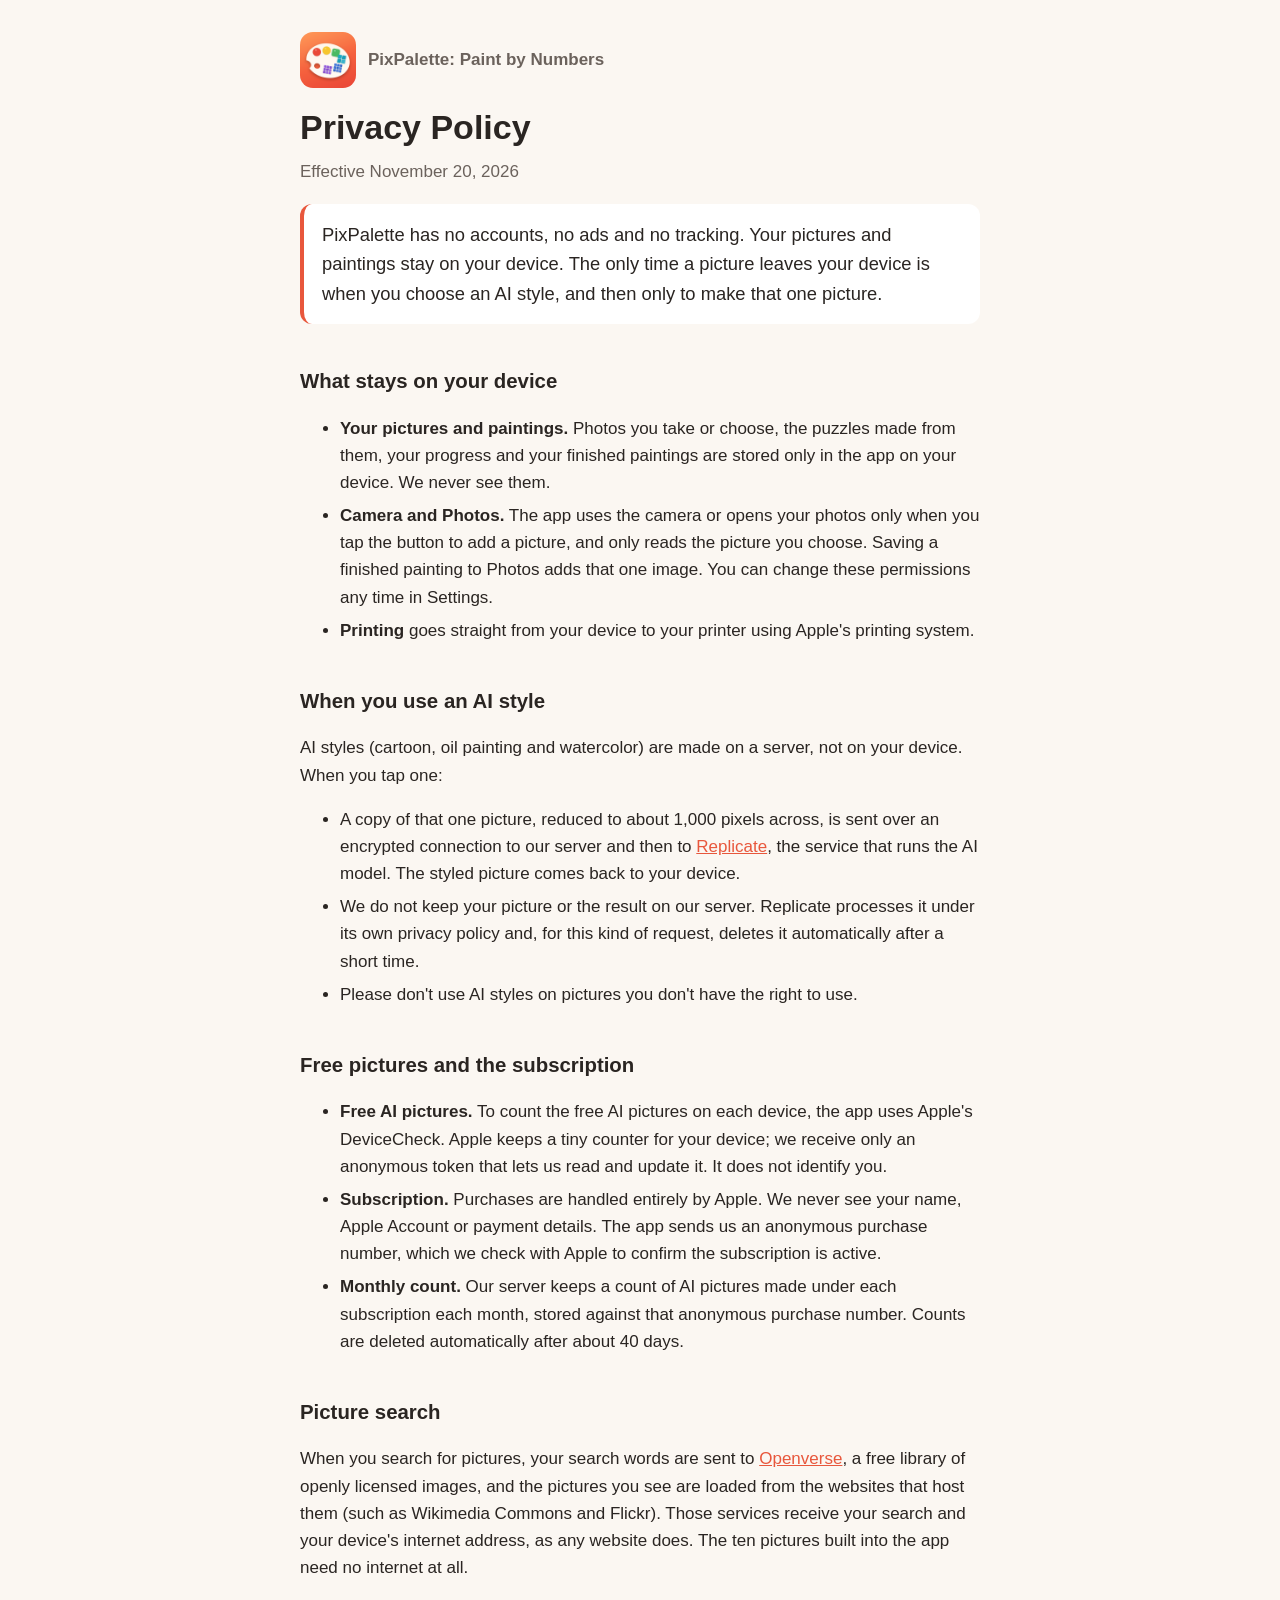
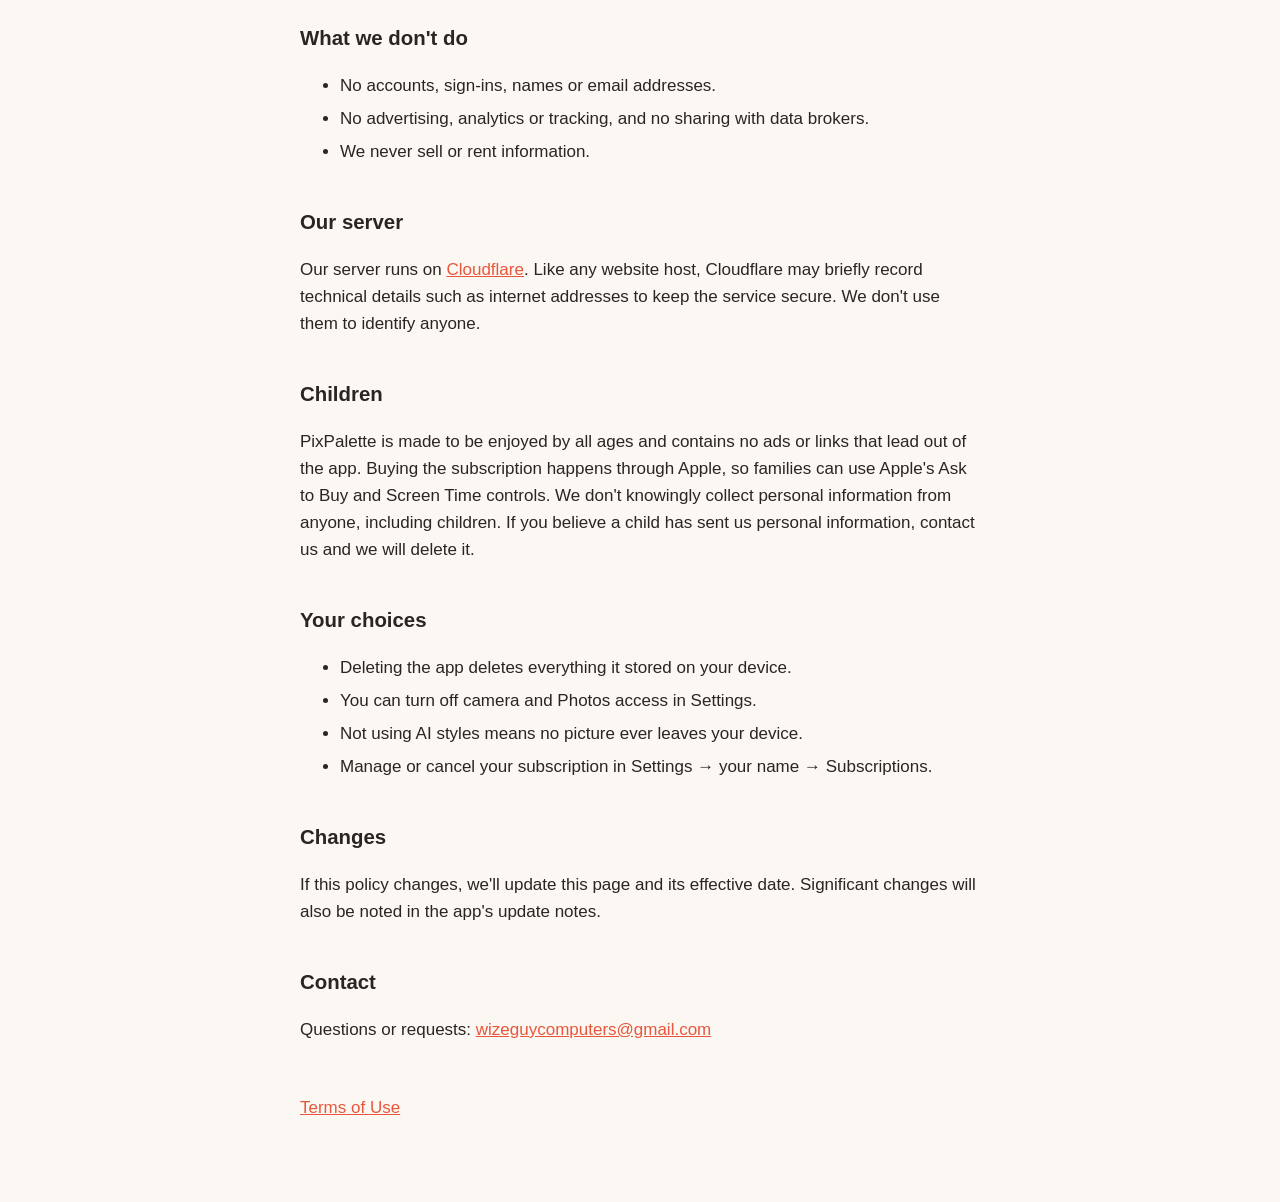
==== privacy.html @ 514e06b9 "PixPalette privacy policy, terms of use and support page Co-Authored-By: Claude Opus 5.5 <noreply@an" ====
<!DOCTYPE html>
<html lang="en">
<head>
<meta charset="utf-8">
<meta name="viewport" content="width=device-width, initial-scale=1">
<title>PixPalette Privacy Policy</title>
<link rel="stylesheet" href="style.css">
</head>
<body>
<main>
<p class="app"><img src="icon.png" alt="" width="56" height="56"> PixPalette: Paint by Numbers</p>
<h1>Privacy Policy</h1>
<p class="updated">Effective November 20, 2026</p>

<p class="lead">PixPalette has no accounts, no ads and no tracking. Your pictures and paintings stay on your
device. The only time a picture leaves your device is when you choose an AI style, and then only to
make that one picture.</p>

<h2>What stays on your device</h2>
<ul>
  <li><strong>Your pictures and paintings.</strong> Photos you take or choose, the puzzles made from them, your
  progress and your finished paintings are stored only in the app on your device. We never see them.</li>
  <li><strong>Camera and Photos.</strong> The app uses the camera or opens your photos only when you tap the
  button to add a picture, and only reads the picture you choose. Saving a finished painting to Photos
  adds that one image. You can change these permissions any time in Settings.</li>
  <li><strong>Printing</strong> goes straight from your device to your printer using Apple's printing
  system.</li>
</ul>

<h2>When you use an AI style</h2>
<p>AI styles (cartoon, oil painting and watercolor) are made on a server, not on your device. When you tap
one:</p>
<ul>
  <li>A copy of that one picture, reduced to about 1,000 pixels across, is sent over an encrypted
  connection to our server and then to <a href="https://replicate.com/privacy">Replicate</a>, the service
  that runs the AI model. The styled picture comes back to your device.</li>
  <li>We do not keep your picture or the result on our server. Replicate processes it under its own
  privacy policy and, for this kind of request, deletes it automatically after a short time.</li>
  <li>Please don't use AI styles on pictures you don't have the right to use.</li>
</ul>

<h2>Free pictures and the subscription</h2>
<ul>
  <li><strong>Free AI pictures.</strong> To count the free AI pictures on each device, the app uses Apple's
  DeviceCheck. Apple keeps a tiny counter for your device; we receive only an anonymous token that lets us
  read and update it. It does not identify you.</li>
  <li><strong>Subscription.</strong> Purchases are handled entirely by Apple. We never see your name, Apple
  Account or payment details. The app sends us an anonymous purchase number, which we check with Apple to
  confirm the subscription is active.</li>
  <li><strong>Monthly count.</strong> Our server keeps a count of AI pictures made under each subscription
  each month, stored against that anonymous purchase number. Counts are deleted automatically after about
  40 days.</li>
</ul>

<h2>Picture search</h2>
<p>When you search for pictures, your search words are sent to <a href="https://openverse.org">Openverse</a>,
a free library of openly licensed images, and the pictures you see are loaded from the websites that host them
(such as Wikimedia Commons and Flickr). Those services receive your search and your device's internet
address, as any website does. The ten pictures built into the app need no internet at all.</p>

<h2>What we don't do</h2>
<ul>
  <li>No accounts, sign-ins, names or email addresses.</li>
  <li>No advertising, analytics or tracking, and no sharing with data brokers.</li>
  <li>We never sell or rent information.</li>
</ul>

<h2>Our server</h2>
<p>Our server runs on <a href="https://www.cloudflare.com/privacypolicy/">Cloudflare</a>. Like any website
host, Cloudflare may briefly record technical details such as internet addresses to keep the service secure.
We don't use them to identify anyone.</p>

<h2>Children</h2>
<p>PixPalette is made to be enjoyed by all ages and contains no ads or links that lead out of the app. Buying
the subscription happens through Apple, so families can use Apple's Ask to Buy and Screen Time controls. We
don't knowingly collect personal information from anyone, including children. If you believe a child has
sent us personal information, contact us and we will delete it.</p>

<h2>Your choices</h2>
<ul>
  <li>Deleting the app deletes everything it stored on your device.</li>
  <li>You can turn off camera and Photos access in Settings.</li>
  <li>Not using AI styles means no picture ever leaves your device.</li>
  <li>Manage or cancel your subscription in Settings → your name → Subscriptions.</li>
</ul>

<h2>Changes</h2>
<p>If this policy changes, we'll update this page and its effective date. Significant changes will also be
noted in the app's update notes.</p>

<h2>Contact</h2>
<p>Questions or requests: <a href="mailto:wizeguycomputers@gmail.com">wizeguycomputers@gmail.com</a></p>

<p class="footer"><a href="terms.html">Terms of Use</a></p>
</main>
</body>
</html>
---- style.css ----
:root { --ink: #2a2522; --dim: #6b625c; --accent: #e8573c; --bg: #fbf7f2; --card: #fff; }
@media (prefers-color-scheme: dark) { :root { --ink: #f1ece7; --dim: #b4aaa2; --accent: #ff8a66; --bg: #1c1917; --card: #262220; } }
* { box-sizing: border-box; }
body { margin: 0; background: var(--bg); color: var(--ink); font: 17px/1.6 -apple-system, BlinkMacSystemFont, "Segoe UI", sans-serif; }
main { max-width: 720px; margin: 0 auto; padding: 32px 20px 64px; }
.app { display: flex; align-items: center; gap: 12px; font-weight: 600; color: var(--dim); margin: 0 0 8px; }
.app img { border-radius: 13px; }
h1 { font-size: 2em; margin: 12px 0 0; }
h2 { font-size: 1.2em; margin: 2em 0 .4em; }
.updated { color: var(--dim); margin-top: 4px; }
.lead { font-size: 1.08em; background: var(--card); padding: 16px 18px; border-radius: 12px; border-left: 4px solid var(--accent); }
a { color: var(--accent); }
li { margin: .35em 0; }
.footer { margin-top: 3em; color: var(--dim); }
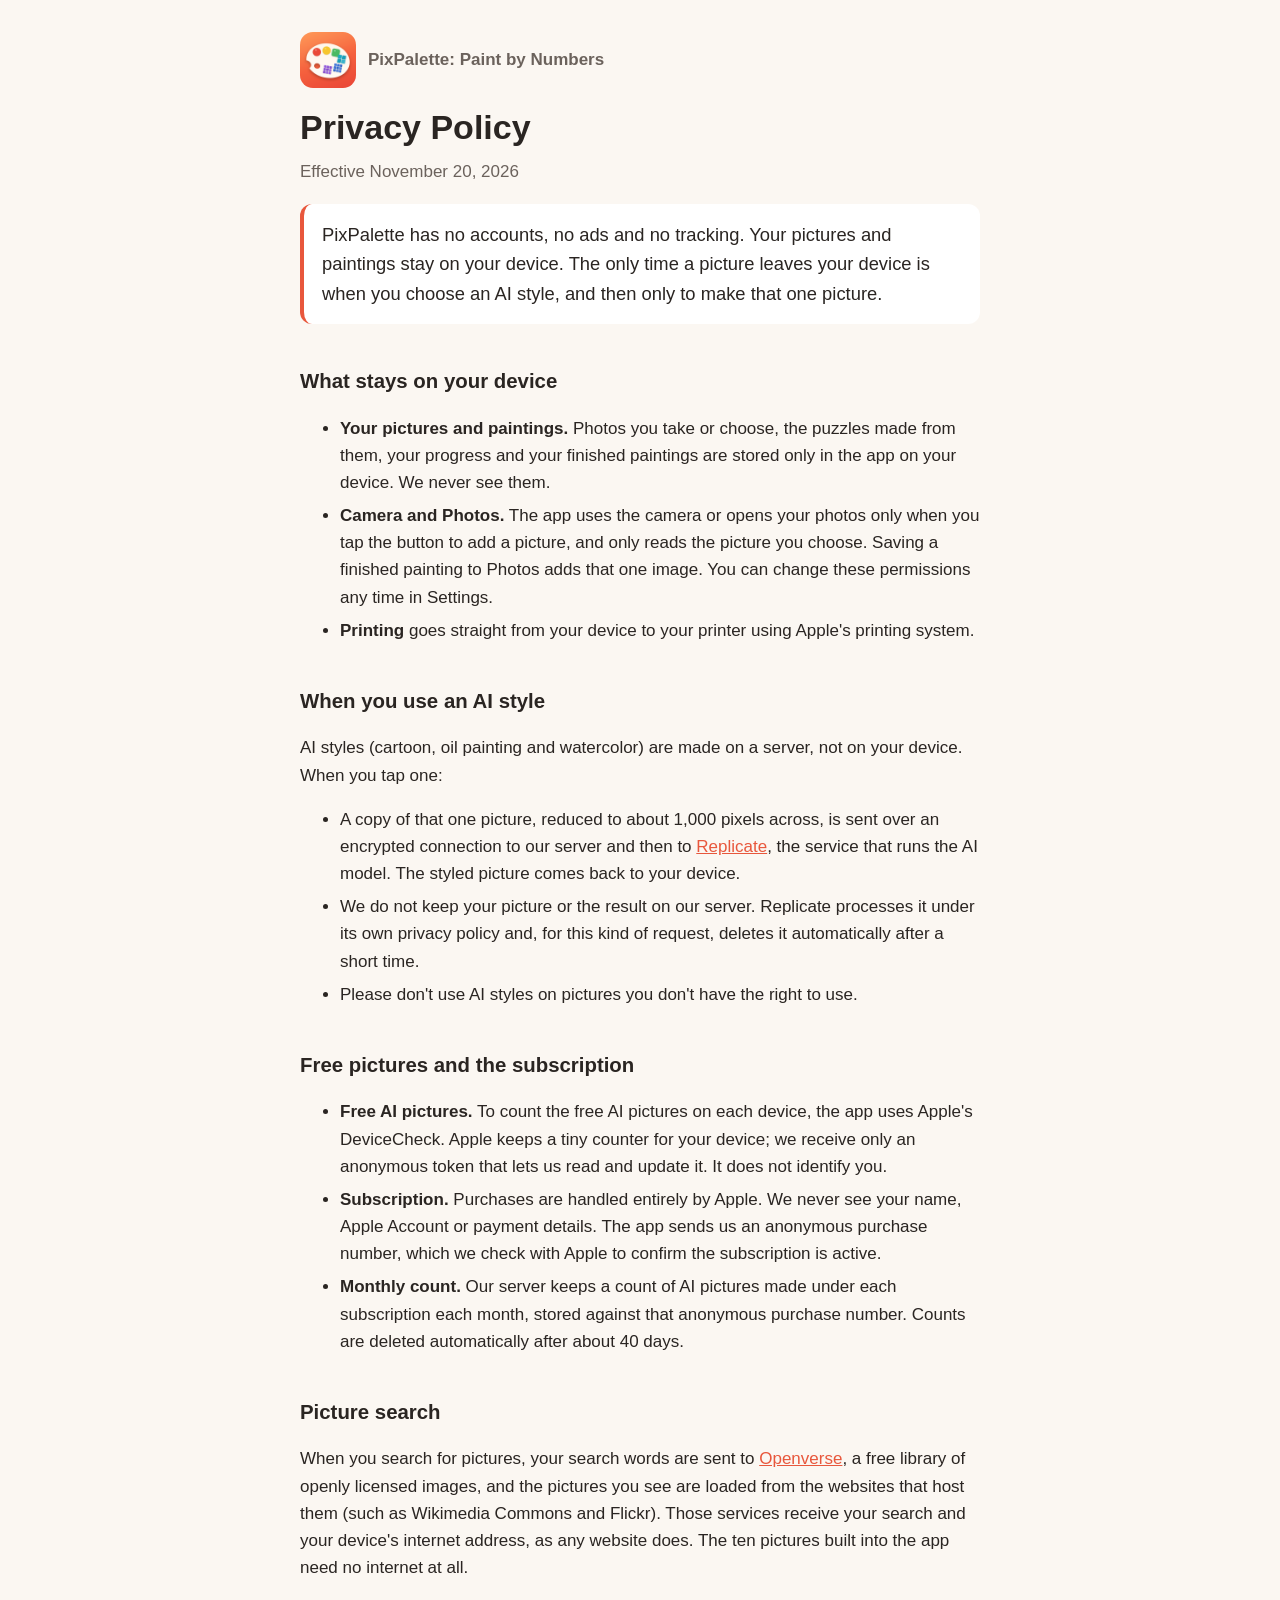
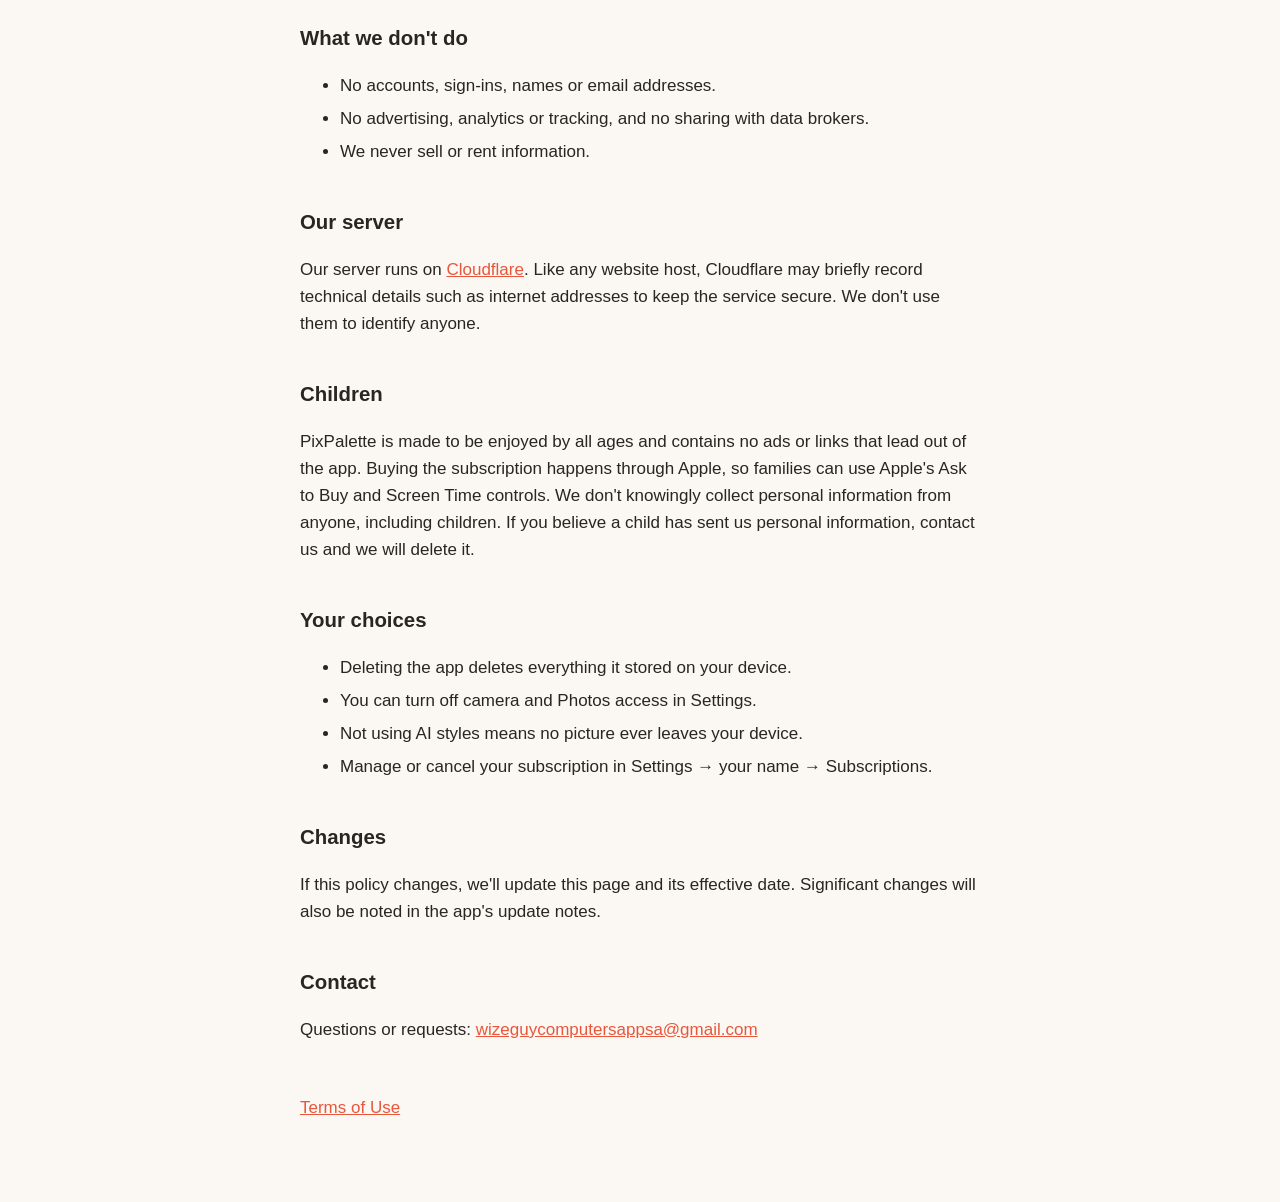
==== commit d125f1a6: "Update contact email" ====
--- a/privacy.html
+++ b/privacy.html
@@ -89,7 +89,7 @@
 noted in the app's update notes.</p>
 
 <h2>Contact</h2>
-<p>Questions or requests: <a href="mailto:wizeguycomputers@gmail.com">wizeguycomputers@gmail.com</a></p>
+<p>Questions or requests: <a href="mailto:wizeguycomputersappsa@gmail.com">wizeguycomputersappsa@gmail.com</a></p>
 
 <p class="footer"><a href="terms.html">Terms of Use</a></p>
 </main>
